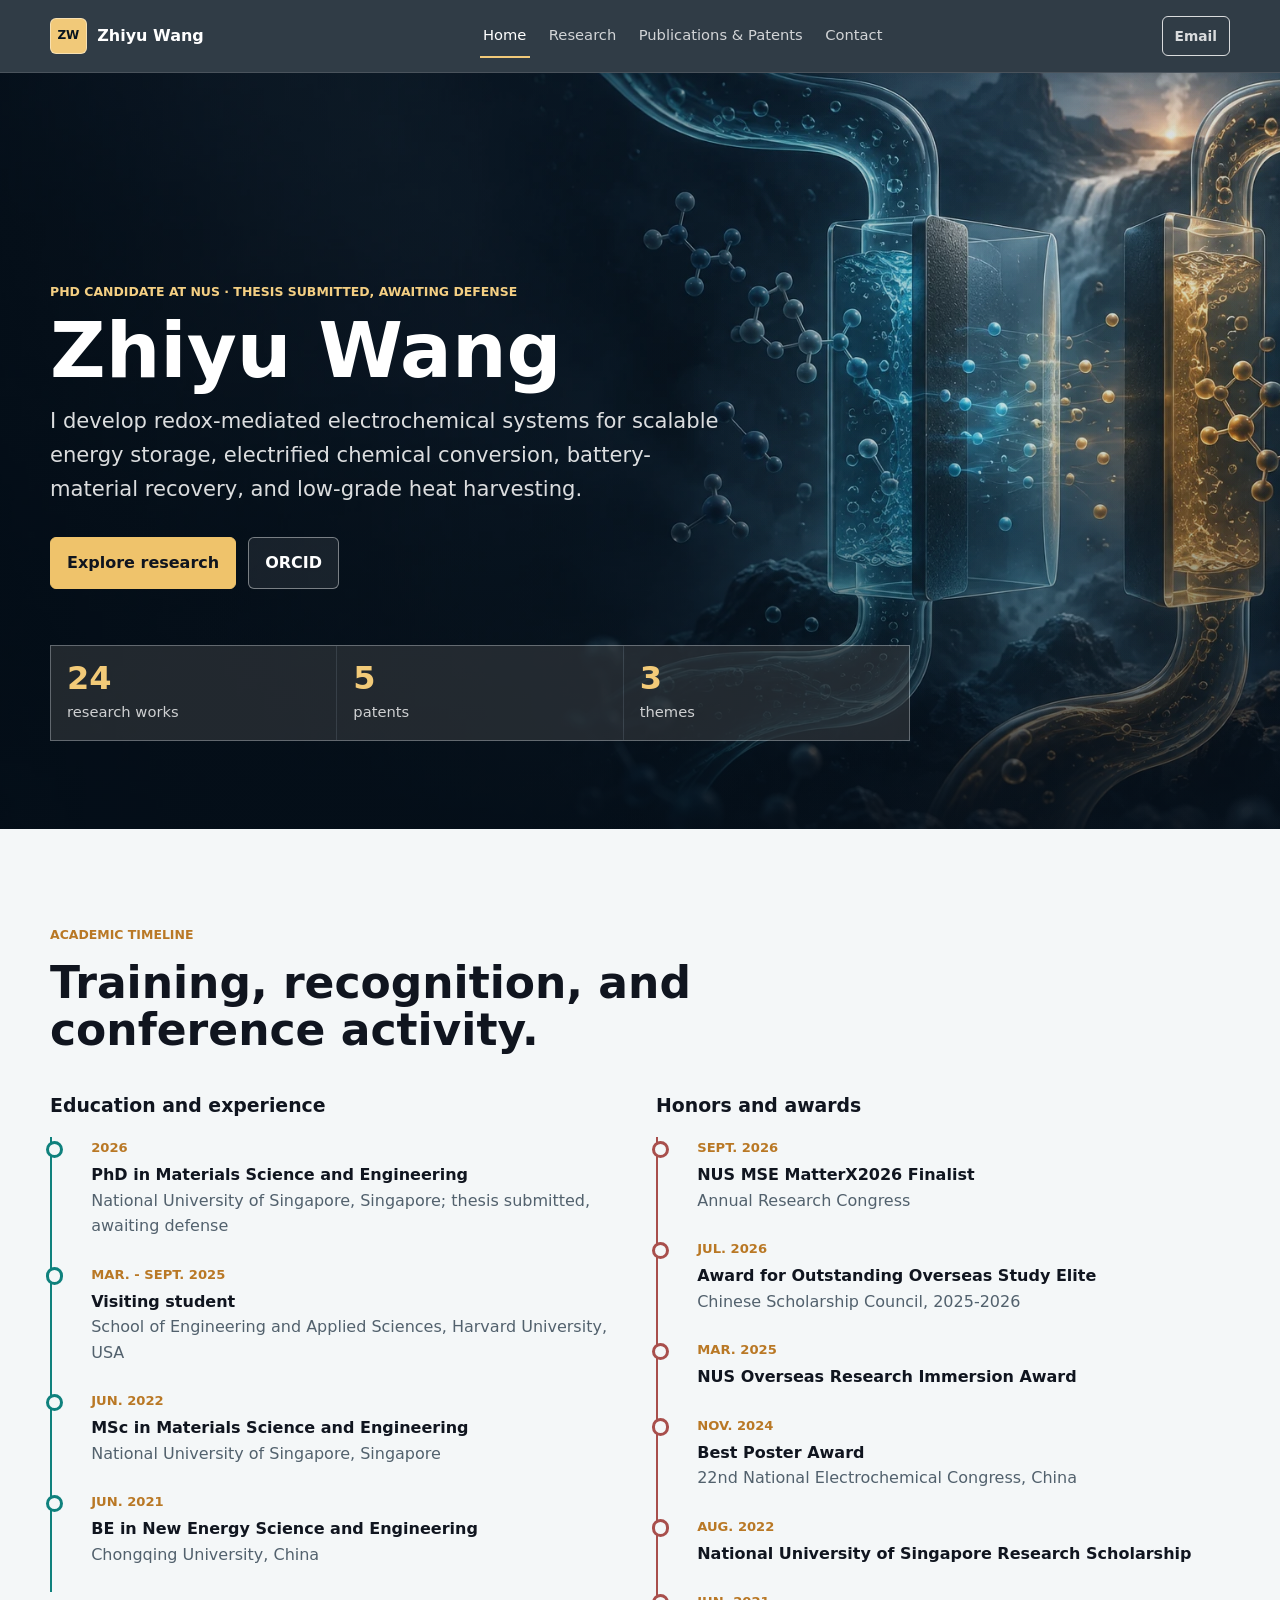
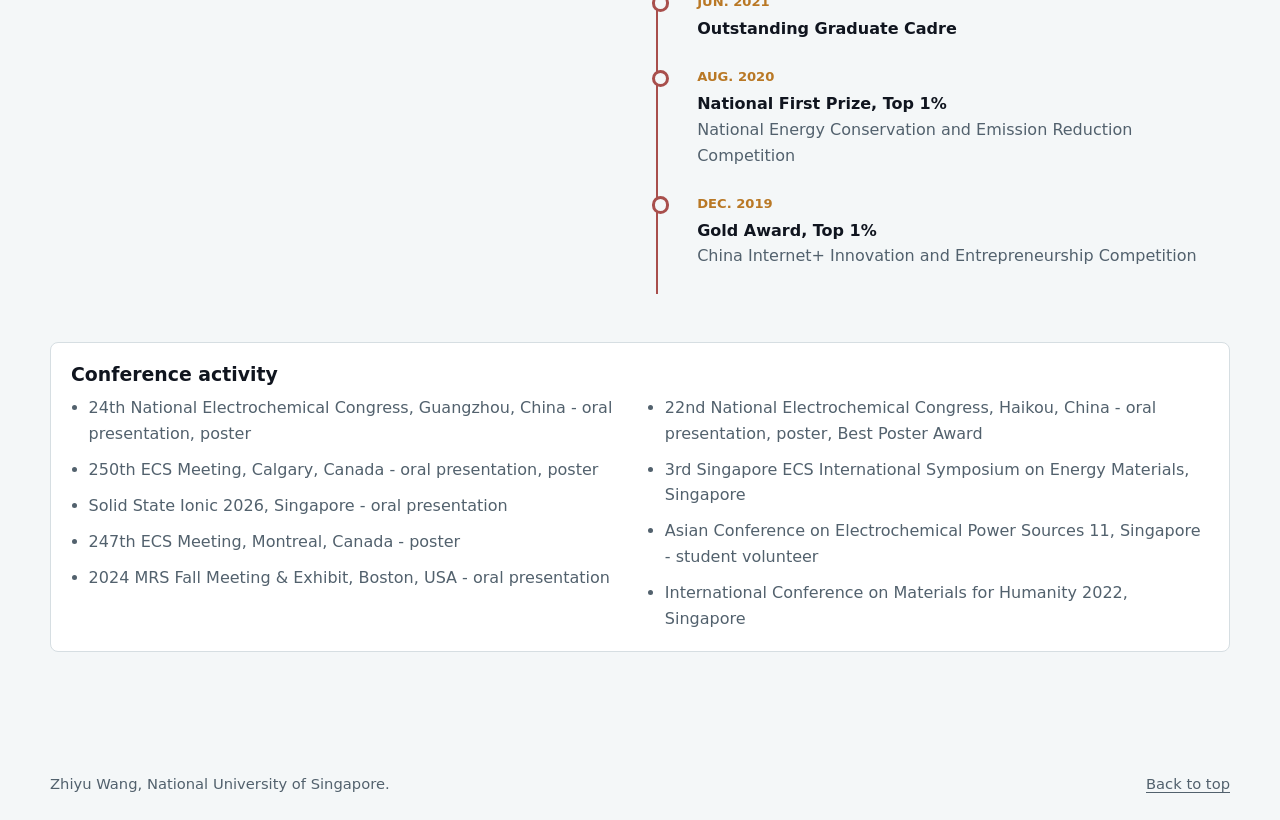
==== index.html @ 8f811511 "Add files via upload" ====
<!doctype html>
<html lang="en">
  <head>
    <meta charset="utf-8">
    <meta name="viewport" content="width=device-width, initial-scale=1">
    <title>Zhiyu Wang | Redox-Mediated Electrochemical Systems</title>
    <meta name="description" content="Academic website for Zhiyu Wang, a PhD candidate at the National University of Singapore working on redox-mediated electrochemical systems.">
    <meta name="theme-color" content="#081624">
    <link rel="icon" href="assets/favicon.svg" type="image/svg+xml">
    <link rel="stylesheet" href="styles.css">
    <script src="script.js" defer></script>
    <script type="application/ld+json">
      {
        "@context": "https://schema.org",
        "@type": "Person",
        "name": "Zhiyu Wang",
        "jobTitle": "PhD Candidate",
        "description": "Thesis submitted; awaiting defense.",
        "affiliation": {
          "@type": "CollegeOrUniversity",
          "name": "National University of Singapore"
        },
        "email": "mailto:zhiyu.wang@u.nus.edu",
        "sameAs": [
          "https://orcid.org/0009-0008-4563-031X",
          "https://scholar.google.com/citations?user=RA_pQwsAAAAJ&hl=en&oi=ao"
        ],
        "knowsAbout": [
          "Redox-mediated electrochemical energy applications",
          "Aqueous redox flow batteries",
          "Organic electrochemical materials",
          "Redox-mediated energy conversion and catalytic processes",
          "Electrochemical battery-material recycling",
          "Low-grade heat harvesting"
        ]
      }
    </script>
  </head>
  <body class="page-home">
    <a class="skip-link" href="#main">Skip to content</a>

    <header class="site-header" aria-label="Primary navigation">
      <nav class="nav-shell">
        <a class="brand" href="index.html" aria-label="Zhiyu Wang home">
          <span class="brand-mark" aria-hidden="true">ZW</span>
          <span>Zhiyu Wang</span>
        </a>
        <div class="nav-links" aria-label="Page navigation">
          <a href="index.html" aria-current="page">Home</a>
          <a href="research.html">Research</a>
          <a href="publications.html">Publications &amp; Patents</a>
          <a href="contact.html">Contact</a>
        </div>
        <div class="nav-actions">
          <a class="nav-button" href="mailto:zhiyu.wang@u.nus.edu">Email</a>
        </div>
      </nav>
    </header>

    <main id="main">
<section class="hero" id="top" aria-label="Introduction">
        <div class="hero-bg" aria-hidden="true"></div>
        <div class="hero-content">
          <p class="eyebrow">PhD candidate at NUS &middot; Thesis submitted, awaiting defense</p>
          <h1>Zhiyu Wang</h1>
          <p class="hero-lede">
            I develop redox-mediated electrochemical systems for scalable energy
            storage, electrified chemical conversion, battery-material recovery,
            and low-grade heat harvesting.
          </p>
          <div class="hero-actions" aria-label="Primary actions">
            <a class="button primary" href="research.html">Explore research</a>
            <a class="button secondary" href="https://orcid.org/0009-0008-4563-031X" target="_blank" rel="noopener">ORCID</a>
          </div>
          <dl class="hero-stats" aria-label="Profile summary">
            <div>
              <dt>24</dt>
              <dd>research works</dd>
            </div>
            <div>
              <dt>5</dt>
              <dd>patents</dd>
            </div>
            <div>
              <dt>3</dt>
              <dd>themes</dd>
            </div>
          </dl>
        </div>
      </section>

<section class="section" id="timeline">
        <div class="section-heading compact">
          <div>
            <div class="section-kicker">Academic timeline</div>
            <h2>Training, recognition, and conference activity.</h2>
          </div>
        </div>

        <div class="timeline-layout">
          <div class="timeline-column">
            <h3>Education and experience</h3>
            <ol class="timeline-list">
              <li class="reveal">
                <time>2026</time>
                <strong>PhD in Materials Science and Engineering</strong>
                <span>National University of Singapore, Singapore; thesis submitted, awaiting defense</span>
              </li>
              <li class="reveal">
                <time>Mar. - Sept. 2025</time>
                <strong>Visiting student</strong>
                <span>School of Engineering and Applied Sciences, Harvard University, USA</span>
              </li>
              <li class="reveal">
                <time>Jun. 2022</time>
                <strong>MSc in Materials Science and Engineering</strong>
                <span>National University of Singapore, Singapore</span>
              </li>
              <li class="reveal">
                <time>Jun. 2021</time>
                <strong>BE in New Energy Science and Engineering</strong>
                <span>Chongqing University, China</span>
              </li>
            </ol>
          </div>

          <div class="timeline-column">
            <h3>Honors and awards</h3>
            <ol class="timeline-list accent">
              <li class="reveal">
                <time>Sept. 2026</time>
                <strong>NUS MSE MatterX2026 Finalist</strong>
                <span>Annual Research Congress</span>
              </li>
              <li class="reveal">
                <time>Jul. 2026</time>
                <strong>Award for Outstanding Overseas Study Elite</strong>
                <span>Chinese Scholarship Council, 2025-2026</span>
              </li>
              <li class="reveal">
                <time>Mar. 2025</time>
                <strong>NUS Overseas Research Immersion Award</strong>
              </li>
              <li class="reveal">
                <time>Nov. 2024</time>
                <strong>Best Poster Award</strong>
                <span>22nd National Electrochemical Congress, China</span>
              </li>
              <li class="reveal">
                <time>Aug. 2022</time>
                <strong>National University of Singapore Research Scholarship</strong>
              </li>
              <li class="reveal">
                <time>Jun. 2021</time>
                <strong>Outstanding Graduate Cadre</strong>
              </li>
              <li class="reveal">
                <time>Aug. 2020</time>
                <strong>National First Prize, Top 1%</strong>
                <span>National Energy Conservation and Emission Reduction Competition</span>
              </li>
              <li class="reveal">
                <time>Dec. 2019</time>
                <strong>Gold Award, Top 1%</strong>
                <span>China Internet+ Innovation and Entrepreneurship Competition</span>
              </li>
            </ol>
          </div>
        </div>

        <div class="conference-band reveal">
          <h3>Conference activity</h3>
          <ul class="conference-list">
            <li>24th National Electrochemical Congress, Guangzhou, China - oral presentation, poster</li>
            <li>250th ECS Meeting, Calgary, Canada - oral presentation, poster</li>
            <li>Solid State Ionic 2026, Singapore - oral presentation</li>
            <li>247th ECS Meeting, Montreal, Canada - poster</li>
            <li>2024 MRS Fall Meeting &amp; Exhibit, Boston, USA - oral presentation</li>
            <li>22nd National Electrochemical Congress, Haikou, China - oral presentation, poster, Best Poster Award</li>
            <li>3rd Singapore ECS International Symposium on Energy Materials, Singapore</li>
            <li>Asian Conference on Electrochemical Power Sources 11, Singapore - student volunteer</li>
            <li>International Conference on Materials for Humanity 2022, Singapore</li>
          </ul>
        </div>
      </section>
    </main>

    <footer class="site-footer">
      <p>Zhiyu Wang, National University of Singapore.</p>
      <a href="#main">Back to top</a>
    </footer>
  </body>
</html>
---- styles.css ----
:root {
  --ink: #10151f;
  --muted: #52616d;
  --paper: #f4f7f8;
  --surface: #ffffff;
  --surface-strong: #eaf2f5;
  --line: #d6dee2;
  --teal: #0f817d;
  --teal-dark: #0a5964;
  --coral: #a84f4c;
  --gold: #b97825;
  --night: #06131f;
  --shadow: 0 18px 45px rgba(15, 25, 32, 0.12);
  --max: 1180px;
}

* {
  box-sizing: border-box;
}

html {
  scroll-behavior: smooth;
}

body {
  margin: 0;
  color: var(--ink);
  background: var(--paper);
  font-family:
    Inter, ui-sans-serif, system-ui, -apple-system, BlinkMacSystemFont, "Segoe UI",
    sans-serif;
  line-height: 1.6;
  text-rendering: optimizeLegibility;
}

body::selection {
  color: #ffffff;
  background: var(--teal-dark);
}

a {
  color: inherit;
  text-decoration-thickness: 0.08em;
  text-underline-offset: 0.18em;
}

img {
  max-width: 100%;
  display: block;
}

button,
a {
  -webkit-tap-highlight-color: transparent;
}

.skip-link {
  position: absolute;
  left: 1rem;
  top: 1rem;
  z-index: 20;
  transform: translateY(-180%);
  padding: 0.75rem 1rem;
  color: #ffffff;
  background: var(--ink);
  border-radius: 6px;
}

.skip-link:focus {
  transform: translateY(0);
}

.site-header {
  position: sticky;
  top: 0;
  z-index: 10;
  color: #ffffff;
  background: rgba(6, 19, 31, 0.82);
  border-bottom: 1px solid rgba(255, 255, 255, 0.12);
  backdrop-filter: blur(18px);
}

.nav-shell {
  width: 100%;
  max-width: calc(var(--max) + 2rem);
  margin: 0 auto;
  padding: 0 1rem;
  min-height: 72px;
  display: grid;
  grid-template-columns: auto 1fr auto;
  align-items: center;
  gap: 1.25rem;
}

.brand {
  display: inline-flex;
  align-items: center;
  gap: 0.65rem;
  font-weight: 800;
  text-decoration: none;
}

.brand-mark {
  display: grid;
  place-items: center;
  width: 2.3rem;
  height: 2.3rem;
  border: 1px solid rgba(255, 255, 255, 0.42);
  border-radius: 6px;
  color: var(--night);
  background: #f1c979;
  font-size: 0.75rem;
  font-weight: 900;
}

.nav-links {
  display: flex;
  justify-content: center;
  gap: 1rem;
  min-width: 0;
  font-size: 0.92rem;
}

.nav-links a,
.nav-actions a {
  text-decoration: none;
}

.nav-links a {
  color: rgba(255, 255, 255, 0.78);
  padding: 0.55rem 0.2rem;
  border-bottom: 2px solid transparent;
}

.nav-links a:hover,
.nav-links a.is-active,
.nav-links a[aria-current="page"] {
  color: #ffffff;
  border-bottom-color: #f1c979;
}

.nav-actions {
  display: flex;
  gap: 0.5rem;
  min-width: 0;
}

.nav-button,
.button {
  display: inline-flex;
  align-items: center;
  justify-content: center;
  min-height: 2.65rem;
  padding: 0.75rem 1rem;
  border: 1px solid currentColor;
  border-radius: 6px;
  font-weight: 800;
  text-decoration: none;
  white-space: nowrap;
}

.nav-button {
  min-height: 2.25rem;
  padding: 0.5rem 0.75rem;
  font-size: 0.86rem;
  color: rgba(255, 255, 255, 0.82);
}

.nav-button.primary,
.button.primary {
  color: #10151f;
  border-color: #efc36b;
  background: #efc36b;
}

.button.secondary {
  color: #ffffff;
  background: rgba(255, 255, 255, 0.08);
  border-color: rgba(255, 255, 255, 0.42);
}

.page-hero {
  position: relative;
  min-height: 42svh;
  display: grid;
  align-items: end;
  overflow: clip;
  color: #ffffff;
  background: var(--night);
}

.page-hero-bg {
  position: absolute;
  inset: 0;
  background-image:
    linear-gradient(90deg, rgba(4, 14, 24, 0.92) 0%, rgba(4, 14, 24, 0.72) 52%, rgba(4, 14, 24, 0.44) 100%),
    linear-gradient(0deg, rgba(4, 14, 24, 0.78) 0%, rgba(4, 14, 24, 0.12) 70%),
    url("assets/redox-hero.webp");
  background-size: cover;
  background-position: center 42%;
}

.page-hero-content {
  position: relative;
  z-index: 1;
  width: 100%;
  max-width: calc(var(--max) + 2rem);
  margin: 0 auto;
  padding: 6.5rem 1rem 3.75rem;
}

.page-hero h1 {
  max-width: none;
  margin-bottom: 1rem;
  font-size: 3.8rem;
}

.page-hero-content > p:last-child {
  max-width: 760px;
  margin-bottom: 0;
  color: rgba(255, 255, 255, 0.82);
  font-size: 1.15rem;
}

.hero {
  position: relative;
  min-height: 84svh;
  display: grid;
  align-items: end;
  overflow: clip;
  color: #ffffff;
  background: var(--night);
}

.hero-bg,
.hero::after {
  position: absolute;
  inset: 0;
  pointer-events: none;
}

.hero-bg {
  background-image:
    linear-gradient(90deg, rgba(4, 14, 24, 0.72) 0%, rgba(4, 14, 24, 0.48) 43%, rgba(4, 14, 24, 0.08) 76%),
    linear-gradient(0deg, rgba(4, 14, 24, 0.82) 0%, rgba(4, 14, 24, 0.05) 52%),
    url("assets/redox-hero.webp");
  background-size: cover;
  background-position: center;
  transform: scale(1.008);
}

.hero::after {
  content: "";
  background: radial-gradient(circle at 82% 38%, rgba(107, 214, 225, 0.08), transparent 32%);
}

.hero-content {
  position: relative;
  z-index: 1;
  width: 100%;
  max-width: calc(var(--max) + 2rem);
  margin: 0 auto;
  padding: 7rem 1rem 5.5rem;
}

.eyebrow,
.section-kicker {
  margin: 0 0 0.85rem;
  color: var(--gold);
  font-size: 0.78rem;
  font-weight: 900;
  letter-spacing: 0;
  text-transform: uppercase;
}

.hero .eyebrow {
  color: #f4cf83;
}

h1,
h2,
h3,
p {
  margin-top: 0;
}

h1 {
  max-width: 11ch;
  margin-bottom: 1rem;
  font-size: 4.8rem;
  line-height: 0.95;
  letter-spacing: 0;
}

.hero-lede {
  max-width: 680px;
  color: rgba(255, 255, 255, 0.86);
  font-size: 1.32rem;
}

.hero-actions {
  display: flex;
  flex-wrap: wrap;
  gap: 0.75rem;
  margin: 2rem 0 3.5rem;
}

.hero-stats {
  display: grid;
  grid-template-columns: repeat(3, minmax(0, 1fr));
  gap: 1px;
  max-width: 860px;
  margin: 0;
  background: rgba(255, 255, 255, 0.2);
  border: 1px solid rgba(255, 255, 255, 0.22);
}

.hero-stats div {
  padding: 1rem;
  background: rgba(9, 15, 19, 0.46);
}

.hero-stats dt {
  color: #f2ca78;
  font-size: 2rem;
  line-height: 1;
  font-weight: 900;
}

.hero-stats dd {
  margin: 0.4rem 0 0;
  color: rgba(255, 255, 255, 0.78);
  font-size: 0.92rem;
}

.section {
  width: 100%;
  max-width: calc(var(--max) + 2rem);
  margin: 0 auto;
  padding: 6rem 1rem;
}

.section-intro {
  padding-top: 4.75rem;
}

.section-heading {
  display: grid;
  grid-template-columns: minmax(0, 1.15fr) minmax(280px, 0.85fr);
  gap: 3rem;
  align-items: end;
  margin-bottom: 2.5rem;
}

.section-heading.compact {
  align-items: start;
}

h2 {
  margin-bottom: 0;
  font-size: 2.75rem;
  line-height: 1.08;
  letter-spacing: 0;
}

.section-heading p,
.lab-layout p {
  margin-bottom: 0;
  color: var(--muted);
  font-size: 1.05rem;
}

.research-grid,
.patent-grid {
  display: grid;
  grid-template-columns: repeat(3, minmax(0, 1fr));
  gap: 1rem;
}

.research-card,
.patent-card,
.publication-card,
.note,
.conference-band {
  border: 1px solid var(--line);
  border-radius: 8px;
  background: var(--surface);
  box-shadow: var(--shadow);
}

.research-card {
  min-height: 330px;
  padding: 1.4rem;
  display: flex;
  flex-direction: column;
  justify-content: space-between;
}

.card-index {
  color: var(--coral);
  font-size: 0.84rem;
  font-weight: 900;
}

.research-card h3,
.patent-card h3,
.publication-card h3,
.timeline-column h3,
.conference-band h3 {
  margin-bottom: 0.55rem;
  font-size: 1.18rem;
  line-height: 1.25;
}

.research-card p,
.patent-card p,
.publication-card p {
  margin-bottom: 0;
  color: var(--muted);
}

.section-lab {
  width: 100%;
  max-width: none;
  padding: 0;
  background:
    linear-gradient(135deg, rgba(17, 140, 130, 0.12), rgba(198, 80, 99, 0.1)),
    var(--surface-strong);
}

.lab-layout {
  width: 100%;
  max-width: calc(var(--max) + 2rem);
  margin: 0 auto;
  padding: 5rem 1rem;
  display: grid;
  grid-template-columns: minmax(0, 0.85fr) minmax(320px, 1.15fr);
  gap: 3rem;
  align-items: center;
}

.lab-layout h2 {
  margin-bottom: 1rem;
}

.lab-notes {
  display: grid;
  gap: 0.85rem;
}

.note {
  padding: 1rem;
  display: grid;
  grid-template-columns: 10rem 1fr;
  gap: 1rem;
  align-items: center;
}

.note span {
  color: var(--teal-dark);
  font-size: 0.82rem;
  font-weight: 900;
  text-transform: uppercase;
}

.note strong {
  line-height: 1.35;
}

.filter-bar {
  display: flex;
  flex-wrap: wrap;
  gap: 0.5rem;
  margin-bottom: 0.8rem;
}

.filter-button {
  min-height: 2.35rem;
  padding: 0.55rem 0.8rem;
  color: var(--ink);
  background: var(--surface);
  border: 1px solid var(--line);
  border-radius: 6px;
  font: inherit;
  font-weight: 800;
  cursor: pointer;
}

.filter-button:hover,
.filter-button.is-active {
  color: #ffffff;
  background: var(--teal-dark);
  border-color: var(--teal-dark);
}

.result-count {
  margin: 0 0 1.25rem;
  color: var(--muted);
  font-size: 0.94rem;
}

.publication-list {
  display: grid;
  gap: 0.75rem;
}

.publication-card {
  display: grid;
  grid-template-columns: 9rem minmax(0, 1fr);
  gap: 1rem;
  padding: 1rem;
  box-shadow: none;
}

.publication-card h3 {
  margin-bottom: 0.35rem;
}

.publication-card a {
  display: inline-block;
  margin-top: 0.55rem;
  color: var(--teal-dark);
  font-weight: 800;
}

.pub-year {
  color: var(--coral);
  font-size: 0.86rem;
  font-weight: 900;
  text-transform: uppercase;
}

.section-patents {
  border-top: 1px solid var(--line);
  border-bottom: 1px solid var(--line);
}

.patent-grid {
  grid-template-columns: repeat(5, minmax(0, 1fr));
}

.patent-card {
  min-height: 250px;
  padding: 1rem;
  box-shadow: none;
  border-top: 4px solid var(--teal);
}

.patent-card:nth-child(even) {
  border-top-color: var(--coral);
}

.patent-card span {
  display: block;
  margin-bottom: 0.9rem;
  color: var(--gold);
  font-size: 0.77rem;
  font-weight: 900;
}

.timeline-layout {
  display: grid;
  grid-template-columns: repeat(2, minmax(0, 1fr));
  gap: 2rem;
}

.timeline-column h3 {
  margin-bottom: 1.25rem;
}

.timeline-list {
  list-style: none;
  margin: 0;
  padding: 0 0 0 1.3rem;
  border-left: 2px solid var(--teal);
}

.timeline-list.accent {
  border-left-color: var(--coral);
}

.timeline-list li {
  position: relative;
  padding: 0 0 1.55rem 1.15rem;
}

.timeline-list li::before {
  content: "";
  position: absolute;
  left: -1.69rem;
  top: 0.22rem;
  width: 0.72rem;
  height: 0.72rem;
  border-radius: 50%;
  background: var(--paper);
  border: 3px solid var(--teal);
}

.timeline-list.accent li::before {
  border-color: var(--coral);
}

.timeline-list time,
.timeline-list span {
  display: block;
}

.timeline-list time {
  margin-bottom: 0.25rem;
  color: var(--gold);
  font-size: 0.82rem;
  font-weight: 900;
  text-transform: uppercase;
}

.timeline-list span {
  color: var(--muted);
}

.conference-band {
  margin-top: 3rem;
  padding: 1.25rem;
  box-shadow: none;
}

.conference-list {
  columns: 2;
  column-gap: 2rem;
  margin: 0;
  padding-left: 1.1rem;
  color: var(--muted);
}

.conference-list li {
  break-inside: avoid;
  margin-bottom: 0.65rem;
}

.contact-section {
  width: 100%;
  max-width: none;
  margin: 0;
  padding: 5.5rem max(1rem, calc((100% - var(--max)) / 2));
  display: grid;
  grid-template-columns: minmax(0, 0.95fr) minmax(310px, 1.05fr);
  gap: 3rem;
  align-items: center;
  color: #ffffff;
  background:
    linear-gradient(120deg, rgba(13, 25, 28, 0.98), rgba(47, 21, 31, 0.96)),
    var(--night);
}

.contact-section .section-kicker {
  color: #f5d59b;
}

.contact-section h2 {
  max-width: 700px;
}

.contact-panel {
  display: grid;
  gap: 0.65rem;
}

.contact-panel a {
  display: flex;
  align-items: center;
  min-height: 3.2rem;
  padding: 0.75rem 1rem;
  color: #ffffff;
  background: rgba(255, 255, 255, 0.08);
  border: 1px solid rgba(255, 255, 255, 0.18);
  border-radius: 8px;
  text-decoration: none;
}

.contact-panel a:hover {
  background: rgba(255, 255, 255, 0.16);
}

.site-footer {
  width: 100%;
  max-width: calc(var(--max) + 2rem);
  margin: 0 auto;
  padding: 1.5rem 1rem;
  display: flex;
  justify-content: space-between;
  gap: 1rem;
  color: var(--muted);
  font-size: 0.92rem;
}

.site-footer p {
  margin: 0;
}

.reveal {
  opacity: 0;
  transform: translateY(18px);
  transition:
    opacity 500ms ease,
    transform 500ms ease;
}

.reveal.is-visible {
  opacity: 1;
  transform: translateY(0);
}

[hidden] {
  display: none !important;
}

@media (max-width: 1080px) {
  .nav-shell {
    grid-template-columns: 1fr auto;
    padding: 0.6rem 1rem;
  }

  .nav-links {
    grid-column: 1 / -1;
    order: 3;
    justify-content: flex-start;
    max-width: 100%;
    overflow-x: auto;
    padding-bottom: 0.2rem;
    scrollbar-width: thin;
  }

  .patent-grid {
    grid-template-columns: repeat(2, minmax(0, 1fr));
  }
}

@media (max-width: 840px) {
  h1 {
    font-size: 3.2rem;
  }

  h2 {
    font-size: 2.1rem;
  }

  .hero {
    min-height: 88svh;
  }

  .hero-lede {
    font-size: 1.08rem;
  }

  .page-hero h1 {
    font-size: 3rem;
  }

  .section-heading,
  .research-grid,
  .lab-layout,
  .timeline-layout,
  .contact-section {
    grid-template-columns: 1fr;
  }

  .research-card {
    min-height: auto;
    gap: 2.5rem;
  }

  .publication-card {
    grid-template-columns: 1fr;
  }

  .hero-stats {
    grid-template-columns: repeat(3, minmax(0, 1fr));
  }

  .note {
    grid-template-columns: 1fr;
  }

  .conference-list {
    columns: 1;
  }
}

@media (max-width: 560px) {
  .nav-shell {
    grid-template-columns: 1fr;
    gap: 0.65rem;
  }

  .nav-actions {
    width: 100%;
  }

  .nav-links {
    gap: 0.55rem;
    font-size: 0.86rem;
  }

  .nav-button {
    flex: 1;
  }

  h1 {
    font-size: 2.65rem;
  }

  .hero {
    min-height: auto;
  }

  .page-hero {
    min-height: 36svh;
  }

  .page-hero-content {
    padding-top: 4rem;
    padding-bottom: 2.75rem;
  }

  .page-hero h1 {
    font-size: 2.55rem;
  }

  .hero-bg {
    background-image:
      linear-gradient(90deg, rgba(4, 14, 24, 0.82) 0%, rgba(4, 14, 24, 0.58) 70%, rgba(4, 14, 24, 0.28) 100%),
      linear-gradient(0deg, rgba(4, 14, 24, 0.9) 0%, rgba(4, 14, 24, 0.12) 58%),
      url("assets/redox-hero.webp");
    background-position: 63% center;
  }

  .hero .eyebrow {
    max-width: 30ch;
    font-size: 0.74rem;
  }

  .hero-lede {
    max-width: 32ch;
  }

  .hero-content {
    padding-top: 4.5rem;
    padding-bottom: 2.75rem;
  }

  .hero-actions {
    margin-bottom: 2rem;
  }

  .hero-stats div {
    padding: 0.72rem;
  }

  .hero-stats dt {
    font-size: 1.55rem;
  }

  .hero-stats dd {
    font-size: 0.78rem;
  }

  .hero-actions,
  .site-footer {
    flex-direction: column;
  }

  .hero-actions .button {
    width: 100%;
  }

  .section {
    padding: 4.5rem 1rem;
  }

  .patent-grid {
    grid-template-columns: 1fr;
  }

  .contact-panel a {
    align-items: flex-start;
    overflow-wrap: anywhere;
  }
}

@media (prefers-reduced-motion: reduce) {
  html {
    scroll-behavior: auto;
  }

  .reveal {
    opacity: 1;
    transform: none;
    transition: none;
  }
}
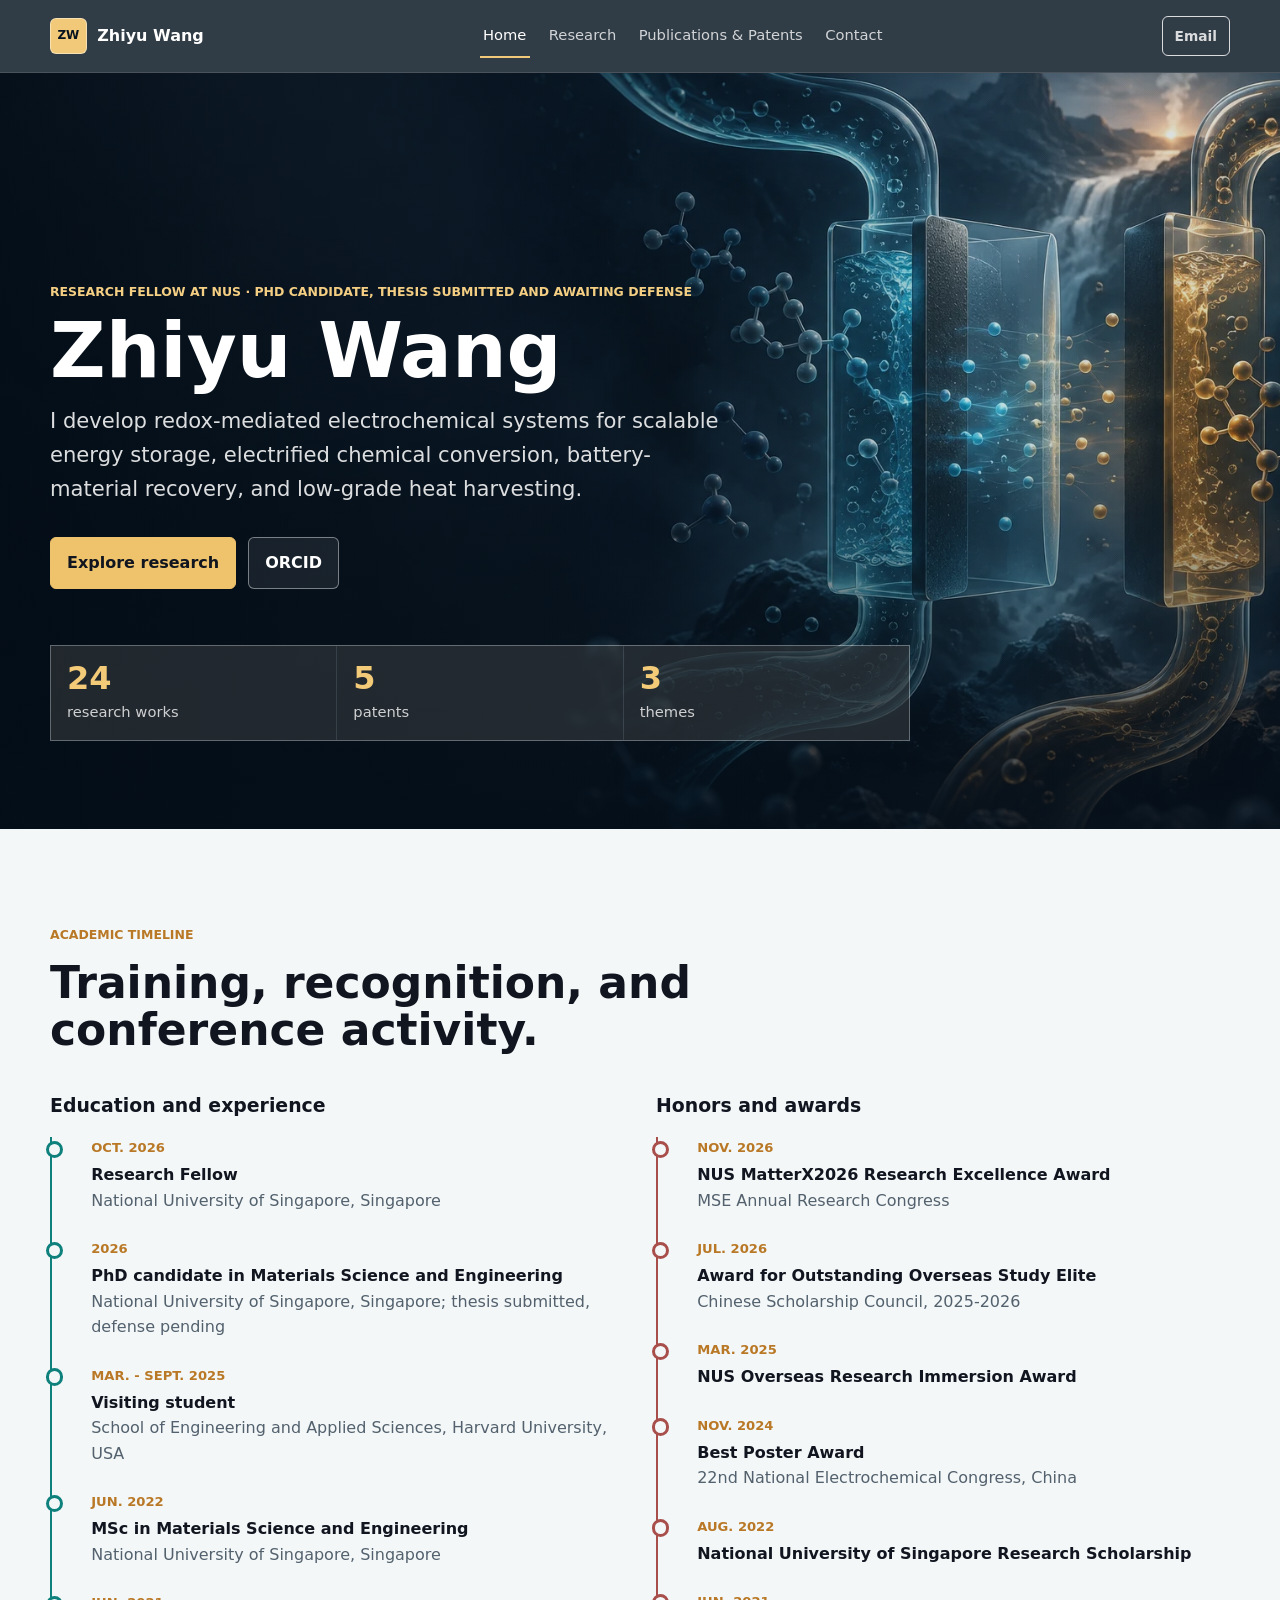
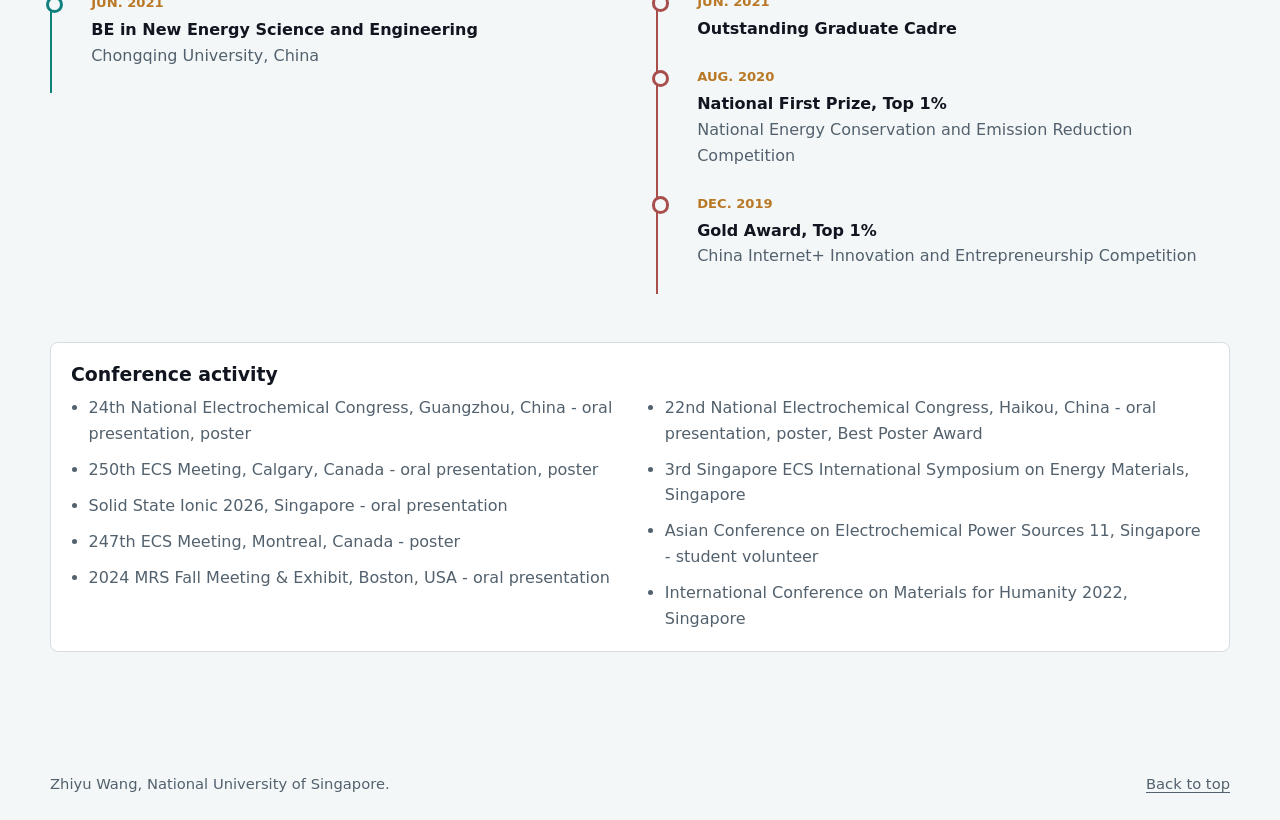
==== commit 42418d6a: "Update academic profile and publications" ====
--- a/index.html
+++ b/index.html
@@ -4,7 +4,7 @@
     <meta charset="utf-8">
     <meta name="viewport" content="width=device-width, initial-scale=1">
     <title>Zhiyu Wang | Redox-Mediated Electrochemical Systems</title>
-    <meta name="description" content="Academic website for Zhiyu Wang, a PhD candidate at the National University of Singapore working on redox-mediated electrochemical systems.">
+    <meta name="description" content="Academic website for Zhiyu Wang, a Research Fellow and PhD candidate at the National University of Singapore working on redox-mediated electrochemical systems.">
     <meta name="theme-color" content="#081624">
     <link rel="icon" href="assets/favicon.svg" type="image/svg+xml">
     <link rel="stylesheet" href="styles.css">
@@ -14,13 +14,13 @@
         "@context": "https://schema.org",
         "@type": "Person",
         "name": "Zhiyu Wang",
-        "jobTitle": "PhD Candidate",
-        "description": "Thesis submitted; awaiting defense.",
+        "jobTitle": "Research Fellow",
+        "description": "Research Fellow and PhD candidate; thesis submitted, awaiting defense.",
         "affiliation": {
           "@type": "CollegeOrUniversity",
           "name": "National University of Singapore"
         },
-        "email": "mailto:zhiyu.wang@u.nus.edu",
+        "email": "mailto:zhiyuwang@nus.edu.sg",
         "sameAs": [
           "https://orcid.org/0009-0008-4563-031X",
           "https://scholar.google.com/citations?user=RA_pQwsAAAAJ&hl=en&oi=ao"
@@ -52,7 +52,7 @@
           <a href="contact.html">Contact</a>
         </div>
         <div class="nav-actions">
-          <a class="nav-button" href="mailto:zhiyu.wang@u.nus.edu">Email</a>
+          <a class="nav-button" href="mailto:zhiyuwang@nus.edu.sg">Email</a>
         </div>
       </nav>
     </header>
@@ -61,7 +61,7 @@
 <section class="hero" id="top" aria-label="Introduction">
         <div class="hero-bg" aria-hidden="true"></div>
         <div class="hero-content">
-          <p class="eyebrow">PhD candidate at NUS &middot; Thesis submitted, awaiting defense</p>
+          <p class="eyebrow">Research Fellow at NUS &middot; PhD candidate, thesis submitted and awaiting defense</p>
           <h1>Zhiyu Wang</h1>
           <p class="hero-lede">
             I develop redox-mediated electrochemical systems for scalable energy
@@ -102,9 +102,14 @@
             <h3>Education and experience</h3>
             <ol class="timeline-list">
               <li class="reveal">
+                <time>Oct. 2026</time>
+                <strong>Research Fellow</strong>
+                <span>National University of Singapore, Singapore</span>
+              </li>
+              <li class="reveal">
                 <time>2026</time>
-                <strong>PhD in Materials Science and Engineering</strong>
-                <span>National University of Singapore, Singapore; thesis submitted, awaiting defense</span>
+                <strong>PhD candidate in Materials Science and Engineering</strong>
+                <span>National University of Singapore, Singapore; thesis submitted, defense pending</span>
               </li>
               <li class="reveal">
                 <time>Mar. - Sept. 2025</time>
@@ -128,9 +133,9 @@
             <h3>Honors and awards</h3>
             <ol class="timeline-list accent">
               <li class="reveal">
-                <time>Sept. 2026</time>
-                <strong>NUS MSE MatterX2026 Finalist</strong>
-                <span>Annual Research Congress</span>
+                <time>Nov. 2026</time>
+                <strong>NUS MatterX2026 Research Excellence Award</strong>
+                <span>MSE Annual Research Congress</span>
               </li>
               <li class="reveal">
                 <time>Jul. 2026</time>
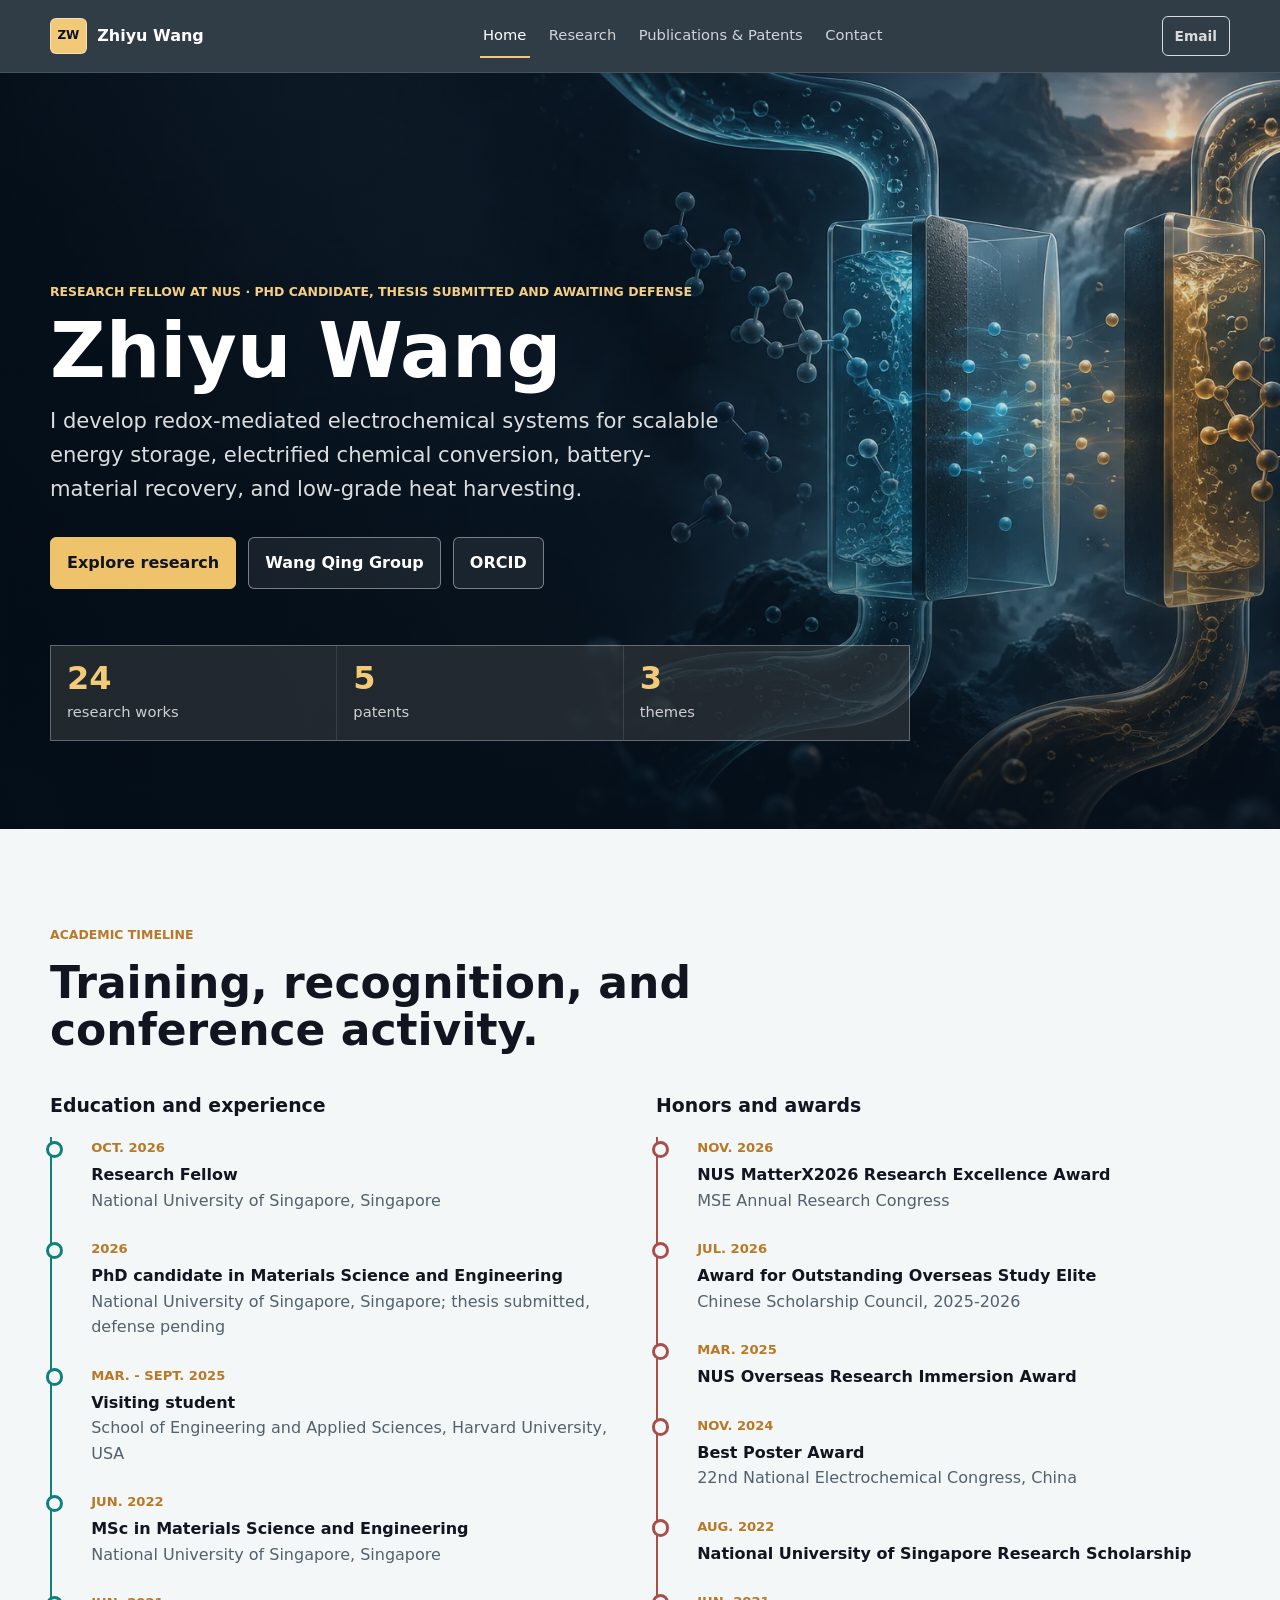
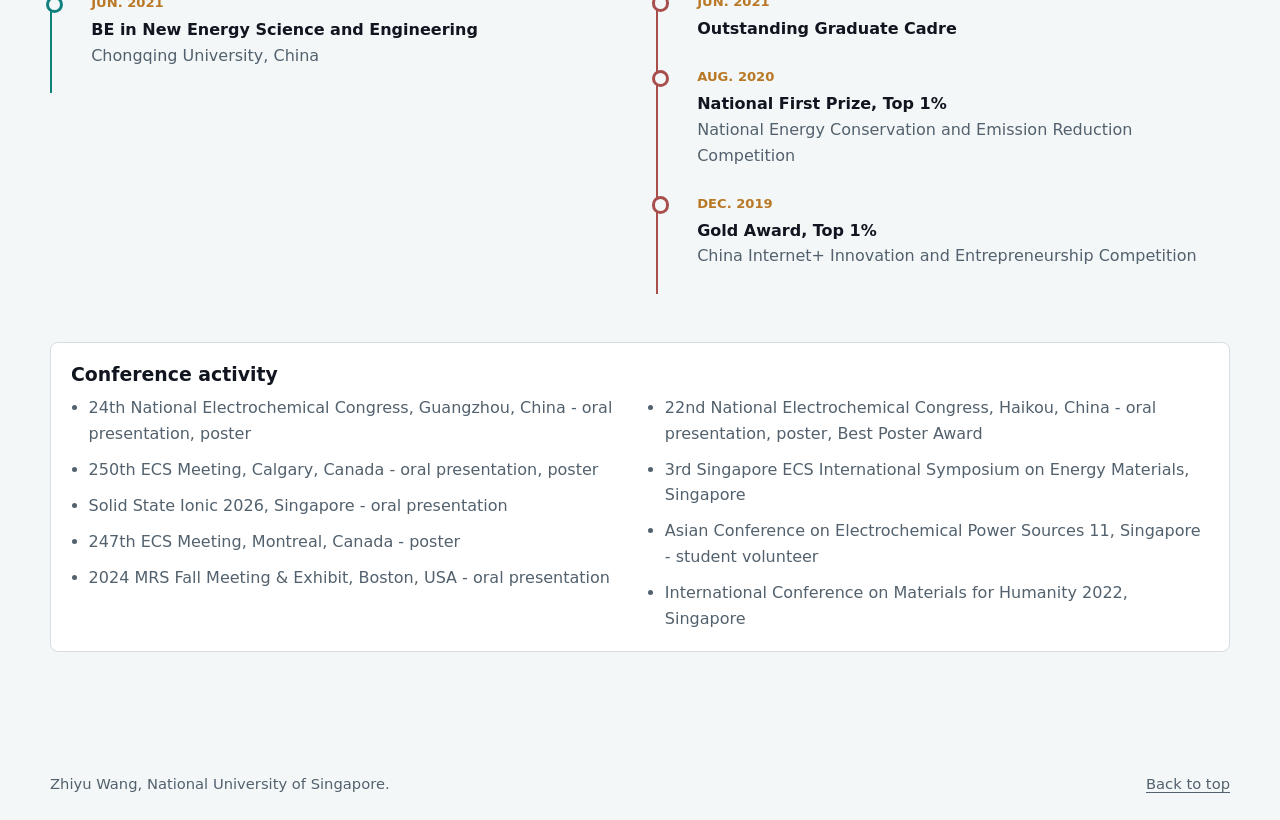
==== commit fc275733: "Add lab link and refresh research content" ====
--- a/index.html
+++ b/index.html
@@ -1,198 +1,199 @@
-<!doctype html>
-<html lang="en">
-  <head>
-    <meta charset="utf-8">
-    <meta name="viewport" content="width=device-width, initial-scale=1">
-    <title>Zhiyu Wang | Redox-Mediated Electrochemical Systems</title>
-    <meta name="description" content="Academic website for Zhiyu Wang, a Research Fellow and PhD candidate at the National University of Singapore working on redox-mediated electrochemical systems.">
-    <meta name="theme-color" content="#081624">
-    <link rel="icon" href="assets/favicon.svg" type="image/svg+xml">
-    <link rel="stylesheet" href="styles.css">
-    <script src="script.js" defer></script>
-    <script type="application/ld+json">
-      {
-        "@context": "https://schema.org",
-        "@type": "Person",
-        "name": "Zhiyu Wang",
-        "jobTitle": "Research Fellow",
-        "description": "Research Fellow and PhD candidate; thesis submitted, awaiting defense.",
-        "affiliation": {
-          "@type": "CollegeOrUniversity",
-          "name": "National University of Singapore"
-        },
-        "email": "mailto:zhiyuwang@nus.edu.sg",
-        "sameAs": [
-          "https://orcid.org/0009-0008-4563-031X",
-          "https://scholar.google.com/citations?user=RA_pQwsAAAAJ&hl=en&oi=ao"
-        ],
-        "knowsAbout": [
-          "Redox-mediated electrochemical energy applications",
-          "Aqueous redox flow batteries",
-          "Organic electrochemical materials",
-          "Redox-mediated energy conversion and catalytic processes",
-          "Electrochemical battery-material recycling",
-          "Low-grade heat harvesting"
-        ]
-      }
-    </script>
-  </head>
-  <body class="page-home">
-    <a class="skip-link" href="#main">Skip to content</a>
-
-    <header class="site-header" aria-label="Primary navigation">
-      <nav class="nav-shell">
-        <a class="brand" href="index.html" aria-label="Zhiyu Wang home">
-          <span class="brand-mark" aria-hidden="true">ZW</span>
-          <span>Zhiyu Wang</span>
-        </a>
-        <div class="nav-links" aria-label="Page navigation">
-          <a href="index.html" aria-current="page">Home</a>
-          <a href="research.html">Research</a>
-          <a href="publications.html">Publications &amp; Patents</a>
-          <a href="contact.html">Contact</a>
-        </div>
-        <div class="nav-actions">
-          <a class="nav-button" href="mailto:zhiyuwang@nus.edu.sg">Email</a>
-        </div>
-      </nav>
-    </header>
-
-    <main id="main">
-<section class="hero" id="top" aria-label="Introduction">
-        <div class="hero-bg" aria-hidden="true"></div>
-        <div class="hero-content">
-          <p class="eyebrow">Research Fellow at NUS &middot; PhD candidate, thesis submitted and awaiting defense</p>
-          <h1>Zhiyu Wang</h1>
-          <p class="hero-lede">
-            I develop redox-mediated electrochemical systems for scalable energy
-            storage, electrified chemical conversion, battery-material recovery,
-            and low-grade heat harvesting.
-          </p>
-          <div class="hero-actions" aria-label="Primary actions">
-            <a class="button primary" href="research.html">Explore research</a>
-            <a class="button secondary" href="https://orcid.org/0009-0008-4563-031X" target="_blank" rel="noopener">ORCID</a>
-          </div>
-          <dl class="hero-stats" aria-label="Profile summary">
-            <div>
-              <dt>24</dt>
-              <dd>research works</dd>
-            </div>
-            <div>
-              <dt>5</dt>
-              <dd>patents</dd>
-            </div>
-            <div>
-              <dt>3</dt>
-              <dd>themes</dd>
-            </div>
-          </dl>
-        </div>
-      </section>
-
-<section class="section" id="timeline">
-        <div class="section-heading compact">
-          <div>
-            <div class="section-kicker">Academic timeline</div>
-            <h2>Training, recognition, and conference activity.</h2>
-          </div>
-        </div>
-
-        <div class="timeline-layout">
-          <div class="timeline-column">
-            <h3>Education and experience</h3>
-            <ol class="timeline-list">
-              <li class="reveal">
-                <time>Oct. 2026</time>
-                <strong>Research Fellow</strong>
-                <span>National University of Singapore, Singapore</span>
-              </li>
-              <li class="reveal">
-                <time>2026</time>
-                <strong>PhD candidate in Materials Science and Engineering</strong>
-                <span>National University of Singapore, Singapore; thesis submitted, defense pending</span>
-              </li>
-              <li class="reveal">
-                <time>Mar. - Sept. 2025</time>
-                <strong>Visiting student</strong>
-                <span>School of Engineering and Applied Sciences, Harvard University, USA</span>
-              </li>
-              <li class="reveal">
-                <time>Jun. 2022</time>
-                <strong>MSc in Materials Science and Engineering</strong>
-                <span>National University of Singapore, Singapore</span>
-              </li>
-              <li class="reveal">
-                <time>Jun. 2021</time>
-                <strong>BE in New Energy Science and Engineering</strong>
-                <span>Chongqing University, China</span>
-              </li>
-            </ol>
-          </div>
-
-          <div class="timeline-column">
-            <h3>Honors and awards</h3>
-            <ol class="timeline-list accent">
-              <li class="reveal">
-                <time>Nov. 2026</time>
-                <strong>NUS MatterX2026 Research Excellence Award</strong>
-                <span>MSE Annual Research Congress</span>
-              </li>
-              <li class="reveal">
-                <time>Jul. 2026</time>
-                <strong>Award for Outstanding Overseas Study Elite</strong>
-                <span>Chinese Scholarship Council, 2025-2026</span>
-              </li>
-              <li class="reveal">
-                <time>Mar. 2025</time>
-                <strong>NUS Overseas Research Immersion Award</strong>
-              </li>
-              <li class="reveal">
-                <time>Nov. 2024</time>
-                <strong>Best Poster Award</strong>
-                <span>22nd National Electrochemical Congress, China</span>
-              </li>
-              <li class="reveal">
-                <time>Aug. 2022</time>
-                <strong>National University of Singapore Research Scholarship</strong>
-              </li>
-              <li class="reveal">
-                <time>Jun. 2021</time>
-                <strong>Outstanding Graduate Cadre</strong>
-              </li>
-              <li class="reveal">
-                <time>Aug. 2020</time>
-                <strong>National First Prize, Top 1%</strong>
-                <span>National Energy Conservation and Emission Reduction Competition</span>
-              </li>
-              <li class="reveal">
-                <time>Dec. 2019</time>
-                <strong>Gold Award, Top 1%</strong>
-                <span>China Internet+ Innovation and Entrepreneurship Competition</span>
-              </li>
-            </ol>
-          </div>
-        </div>
-
-        <div class="conference-band reveal">
-          <h3>Conference activity</h3>
-          <ul class="conference-list">
-            <li>24th National Electrochemical Congress, Guangzhou, China - oral presentation, poster</li>
-            <li>250th ECS Meeting, Calgary, Canada - oral presentation, poster</li>
-            <li>Solid State Ionic 2026, Singapore - oral presentation</li>
-            <li>247th ECS Meeting, Montreal, Canada - poster</li>
-            <li>2024 MRS Fall Meeting &amp; Exhibit, Boston, USA - oral presentation</li>
-            <li>22nd National Electrochemical Congress, Haikou, China - oral presentation, poster, Best Poster Award</li>
-            <li>3rd Singapore ECS International Symposium on Energy Materials, Singapore</li>
-            <li>Asian Conference on Electrochemical Power Sources 11, Singapore - student volunteer</li>
-            <li>International Conference on Materials for Humanity 2022, Singapore</li>
-          </ul>
-        </div>
-      </section>
-    </main>
-
-    <footer class="site-footer">
-      <p>Zhiyu Wang, National University of Singapore.</p>
-      <a href="#main">Back to top</a>
-    </footer>
-  </body>
-</html>
+<!doctype html>
+<html lang="en">
+  <head>
+    <meta charset="utf-8">
+    <meta name="viewport" content="width=device-width, initial-scale=1">
+    <title>Zhiyu Wang | Redox-Mediated Electrochemical Systems</title>
+    <meta name="description" content="Academic website for Zhiyu Wang, a Research Fellow and PhD candidate at the National University of Singapore working on redox-mediated electrochemical systems.">
+    <meta name="theme-color" content="#081624">
+    <link rel="icon" href="assets/favicon.svg" type="image/svg+xml">
+    <link rel="stylesheet" href="styles.css">
+    <script src="script.js" defer></script>
+    <script type="application/ld+json">
+      {
+        "@context": "https://schema.org",
+        "@type": "Person",
+        "name": "Zhiyu Wang",
+        "jobTitle": "Research Fellow",
+        "description": "Research Fellow and PhD candidate; thesis submitted, awaiting defense.",
+        "affiliation": {
+          "@type": "CollegeOrUniversity",
+          "name": "National University of Singapore"
+        },
+        "email": "mailto:zhiyuwang@nus.edu.sg",
+        "sameAs": [
+          "https://orcid.org/0009-0008-4563-031X",
+          "https://scholar.google.com/citations?user=RA_pQwsAAAAJ&hl=en&oi=ao"
+        ],
+        "knowsAbout": [
+          "Redox-mediated electrochemical energy applications",
+          "Aqueous redox flow batteries",
+          "Organic electrochemical materials",
+          "Redox-mediated energy conversion and catalytic processes",
+          "Electrochemical battery-material recycling",
+          "Low-grade heat harvesting"
+        ]
+      }
+    </script>
+  </head>
+  <body class="page-home">
+    <a class="skip-link" href="#main">Skip to content</a>
+
+    <header class="site-header" aria-label="Primary navigation">
+      <nav class="nav-shell">
+        <a class="brand" href="index.html" aria-label="Zhiyu Wang home">
+          <span class="brand-mark" aria-hidden="true">ZW</span>
+          <span>Zhiyu Wang</span>
+        </a>
+        <div class="nav-links" aria-label="Page navigation">
+          <a href="index.html" aria-current="page">Home</a>
+          <a href="research.html">Research</a>
+          <a href="publications.html">Publications &amp; Patents</a>
+          <a href="contact.html">Contact</a>
+        </div>
+        <div class="nav-actions">
+          <a class="nav-button" href="mailto:zhiyuwang@nus.edu.sg">Email</a>
+        </div>
+      </nav>
+    </header>
+
+    <main id="main">
+<section class="hero" id="top" aria-label="Introduction">
+        <div class="hero-bg" aria-hidden="true"></div>
+        <div class="hero-content">
+          <p class="eyebrow">Research Fellow at NUS &middot; PhD candidate, thesis submitted and awaiting defense</p>
+          <h1>Zhiyu Wang</h1>
+          <p class="hero-lede">
+            I develop redox-mediated electrochemical systems for scalable energy
+            storage, electrified chemical conversion, battery-material recovery,
+            and low-grade heat harvesting.
+          </p>
+          <div class="hero-actions" aria-label="Primary actions">
+            <a class="button primary" href="research.html">Explore research</a>
+            <a class="button secondary" href="https://research.nus.edu.sg/wangqinggroup/" target="_blank" rel="noopener noreferrer">Wang Qing Group</a>
+            <a class="button secondary" href="https://orcid.org/0009-0008-4563-031X" target="_blank" rel="noopener">ORCID</a>
+          </div>
+          <dl class="hero-stats" aria-label="Profile summary">
+            <div>
+              <dt>24</dt>
+              <dd>research works</dd>
+            </div>
+            <div>
+              <dt>5</dt>
+              <dd>patents</dd>
+            </div>
+            <div>
+              <dt>3</dt>
+              <dd>themes</dd>
+            </div>
+          </dl>
+        </div>
+      </section>
+
+<section class="section" id="timeline">
+        <div class="section-heading compact">
+          <div>
+            <div class="section-kicker">Academic timeline</div>
+            <h2>Training, recognition, and conference activity.</h2>
+          </div>
+        </div>
+
+        <div class="timeline-layout">
+          <div class="timeline-column">
+            <h3>Education and experience</h3>
+            <ol class="timeline-list">
+              <li class="reveal">
+                <time>Oct. 2026</time>
+                <strong>Research Fellow</strong>
+                <span>National University of Singapore, Singapore</span>
+              </li>
+              <li class="reveal">
+                <time>2026</time>
+                <strong>PhD candidate in Materials Science and Engineering</strong>
+                <span>National University of Singapore, Singapore; thesis submitted, defense pending</span>
+              </li>
+              <li class="reveal">
+                <time>Mar. - Sept. 2025</time>
+                <strong>Visiting student</strong>
+                <span>School of Engineering and Applied Sciences, Harvard University, USA</span>
+              </li>
+              <li class="reveal">
+                <time>Jun. 2022</time>
+                <strong>MSc in Materials Science and Engineering</strong>
+                <span>National University of Singapore, Singapore</span>
+              </li>
+              <li class="reveal">
+                <time>Jun. 2021</time>
+                <strong>BE in New Energy Science and Engineering</strong>
+                <span>Chongqing University, China</span>
+              </li>
+            </ol>
+          </div>
+
+          <div class="timeline-column">
+            <h3>Honors and awards</h3>
+            <ol class="timeline-list accent">
+              <li class="reveal">
+                <time>Nov. 2026</time>
+                <strong>NUS MatterX2026 Research Excellence Award</strong>
+                <span>MSE Annual Research Congress</span>
+              </li>
+              <li class="reveal">
+                <time>Jul. 2026</time>
+                <strong>Award for Outstanding Overseas Study Elite</strong>
+                <span>Chinese Scholarship Council, 2025-2026</span>
+              </li>
+              <li class="reveal">
+                <time>Mar. 2025</time>
+                <strong>NUS Overseas Research Immersion Award</strong>
+              </li>
+              <li class="reveal">
+                <time>Nov. 2024</time>
+                <strong>Best Poster Award</strong>
+                <span>22nd National Electrochemical Congress, China</span>
+              </li>
+              <li class="reveal">
+                <time>Aug. 2022</time>
+                <strong>National University of Singapore Research Scholarship</strong>
+              </li>
+              <li class="reveal">
+                <time>Jun. 2021</time>
+                <strong>Outstanding Graduate Cadre</strong>
+              </li>
+              <li class="reveal">
+                <time>Aug. 2020</time>
+                <strong>National First Prize, Top 1%</strong>
+                <span>National Energy Conservation and Emission Reduction Competition</span>
+              </li>
+              <li class="reveal">
+                <time>Dec. 2019</time>
+                <strong>Gold Award, Top 1%</strong>
+                <span>China Internet+ Innovation and Entrepreneurship Competition</span>
+              </li>
+            </ol>
+          </div>
+        </div>
+
+        <div class="conference-band reveal">
+          <h3>Conference activity</h3>
+          <ul class="conference-list">
+            <li>24th National Electrochemical Congress, Guangzhou, China - oral presentation, poster</li>
+            <li>250th ECS Meeting, Calgary, Canada - oral presentation, poster</li>
+            <li>Solid State Ionic 2026, Singapore - oral presentation</li>
+            <li>247th ECS Meeting, Montreal, Canada - poster</li>
+            <li>2024 MRS Fall Meeting &amp; Exhibit, Boston, USA - oral presentation</li>
+            <li>22nd National Electrochemical Congress, Haikou, China - oral presentation, poster, Best Poster Award</li>
+            <li>3rd Singapore ECS International Symposium on Energy Materials, Singapore</li>
+            <li>Asian Conference on Electrochemical Power Sources 11, Singapore - student volunteer</li>
+            <li>International Conference on Materials for Humanity 2022, Singapore</li>
+          </ul>
+        </div>
+      </section>
+    </main>
+
+    <footer class="site-footer">
+      <p>Zhiyu Wang, National University of Singapore.</p>
+      <a href="#main">Back to top</a>
+    </footer>
+  </body>
+</html>
